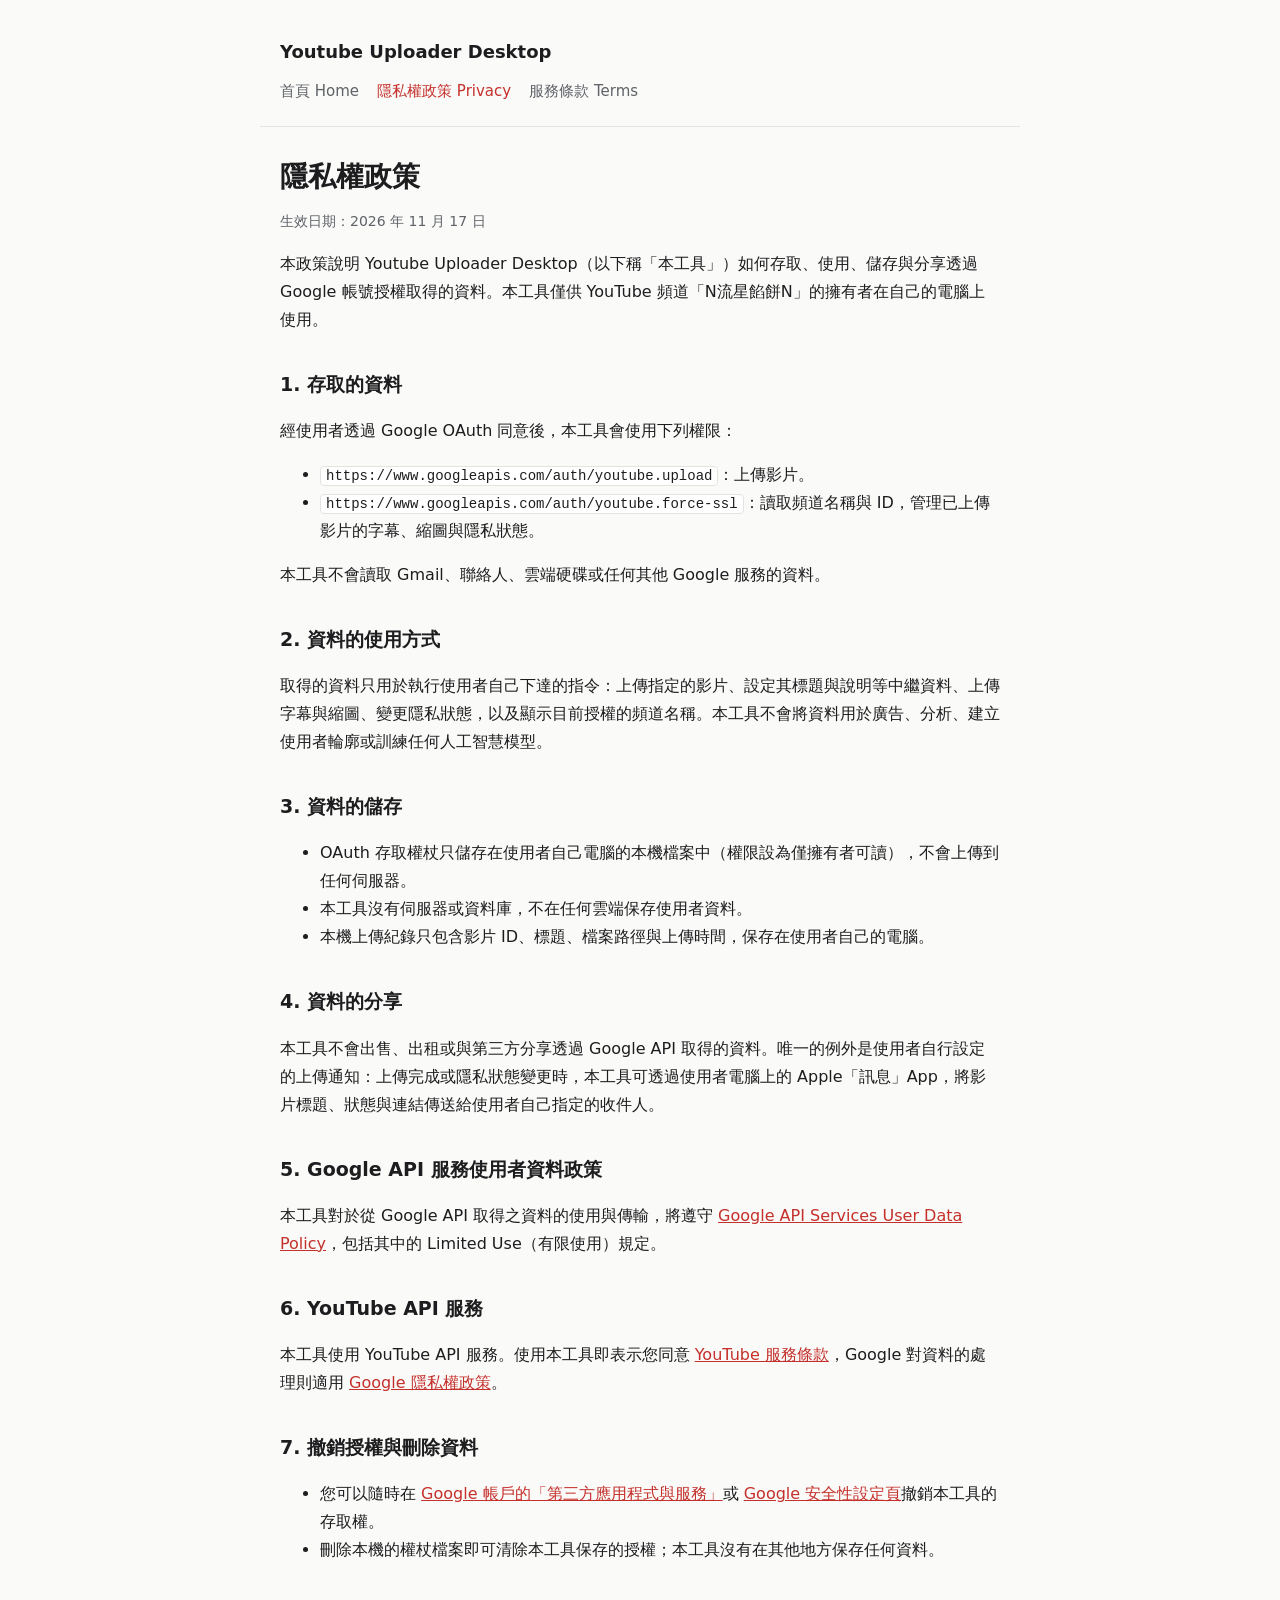
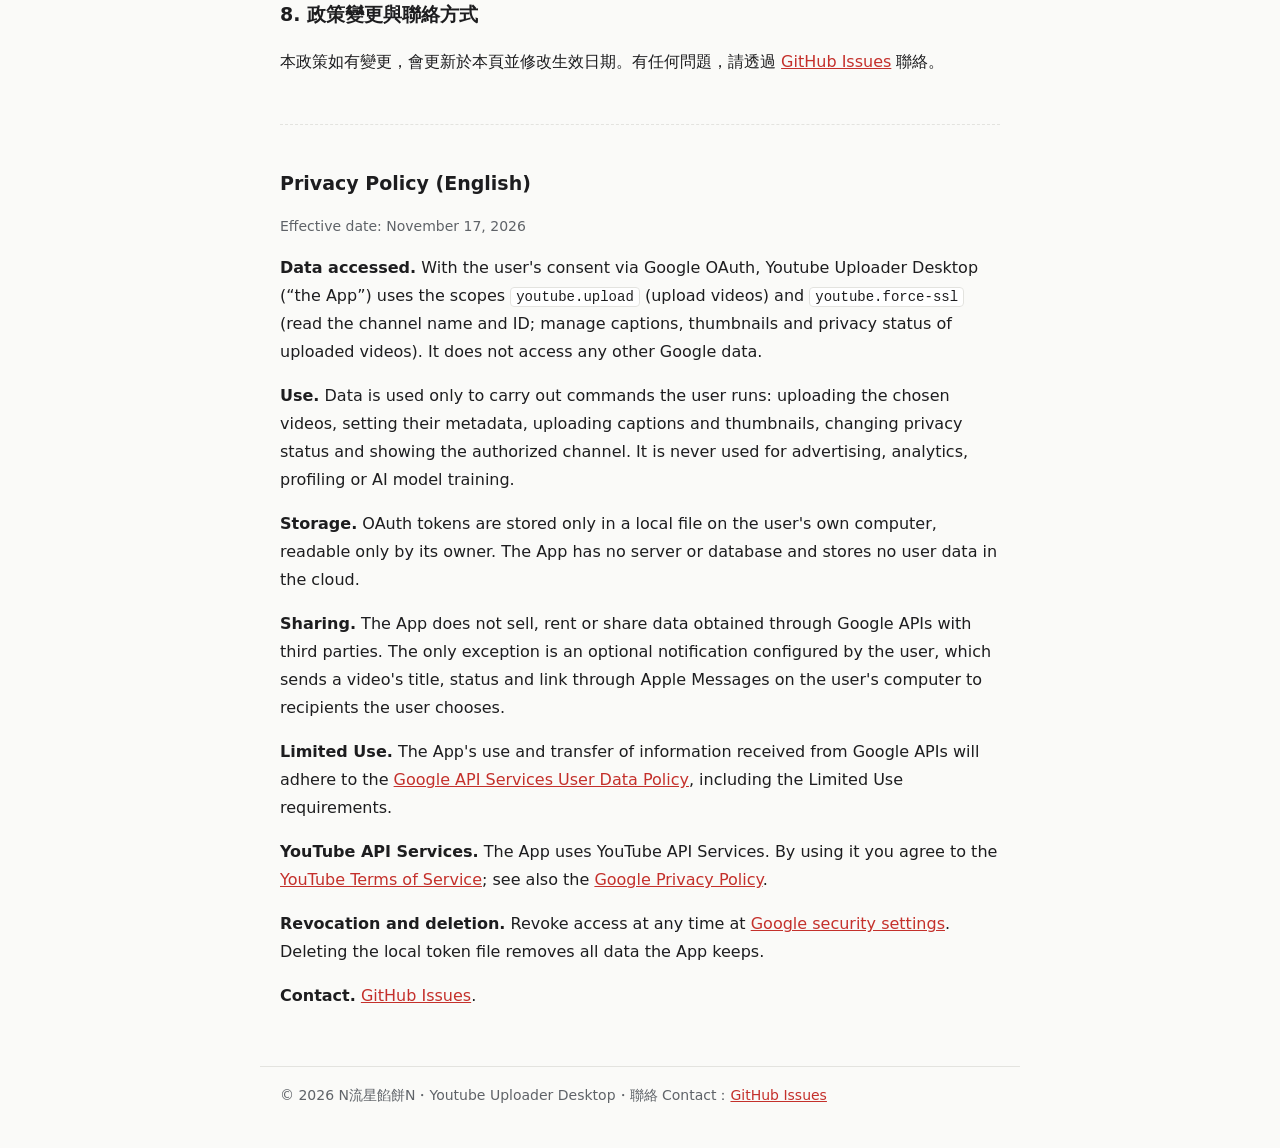
==== privacy.html @ c05c581f "Add homepage, privacy policy and terms for Youtube Uploader Desktop Co-Authored-By: Claude Opus 5.5 " ====
<!doctype html>
<html lang="zh-Hant">
<head>
<meta charset="utf-8">
<meta name="viewport" content="width=device-width,initial-scale=1">
<title>隱私權政策｜Youtube Uploader Desktop</title>
<link rel="stylesheet" href="style.css">
</head>
<body>
<header><a class="brand" href="./">Youtube Uploader Desktop</a><nav><a href="./">首頁 Home</a><a href="privacy.html" class="on">隱私權政策 Privacy</a><a href="terms.html">服務條款 Terms</a></nav></header>
<main>
<h1>隱私權政策</h1>
<p class="muted">生效日期：2026 年 11 月 17 日</p>
<p>本政策說明 Youtube Uploader Desktop（以下稱「本工具」）如何存取、使用、儲存與分享透過 Google 帳號授權取得的資料。本工具僅供 YouTube 頻道「N流星餡餅N」的擁有者在自己的電腦上使用。</p>
<h2>1. 存取的資料</h2>
<p>經使用者透過 Google OAuth 同意後，本工具會使用下列權限：</p>
<ul>
<li><code>https://www.googleapis.com/auth/youtube.upload</code>：上傳影片。</li>
<li><code>https://www.googleapis.com/auth/youtube.force-ssl</code>：讀取頻道名稱與 ID，管理已上傳影片的字幕、縮圖與隱私狀態。</li>
</ul>
<p>本工具不會讀取 Gmail、聯絡人、雲端硬碟或任何其他 Google 服務的資料。</p>
<h2>2. 資料的使用方式</h2>
<p>取得的資料只用於執行使用者自己下達的指令：上傳指定的影片、設定其標題與說明等中繼資料、上傳字幕與縮圖、變更隱私狀態，以及顯示目前授權的頻道名稱。本工具不會將資料用於廣告、分析、建立使用者輪廓或訓練任何人工智慧模型。</p>
<h2>3. 資料的儲存</h2>
<ul>
<li>OAuth 存取權杖只儲存在使用者自己電腦的本機檔案中（權限設為僅擁有者可讀），不會上傳到任何伺服器。</li>
<li>本工具沒有伺服器或資料庫，不在任何雲端保存使用者資料。</li>
<li>本機上傳紀錄只包含影片 ID、標題、檔案路徑與上傳時間，保存在使用者自己的電腦。</li>
</ul>
<h2>4. 資料的分享</h2>
<p>本工具不會出售、出租或與第三方分享透過 Google API 取得的資料。唯一的例外是使用者自行設定的上傳通知：上傳完成或隱私狀態變更時，本工具可透過使用者電腦上的 Apple「訊息」App，將影片標題、狀態與連結傳送給使用者自己指定的收件人。</p>
<h2>5. Google API 服務使用者資料政策</h2>
<p>本工具對於從 Google API 取得之資料的使用與傳輸，將遵守 <a href="https://developers.google.com/terms/api-services-user-data-policy">Google API Services User Data Policy</a>，包括其中的 Limited Use（有限使用）規定。</p>
<h2>6. YouTube API 服務</h2>
<p>本工具使用 YouTube API 服務。使用本工具即表示您同意 <a href="https://www.youtube.com/t/terms">YouTube 服務條款</a>，Google 對資料的處理則適用 <a href="https://policies.google.com/privacy">Google 隱私權政策</a>。</p>
<h2>7. 撤銷授權與刪除資料</h2>
<ul>
<li>您可以隨時在 <a href="https://myaccount.google.com/permissions">Google 帳戶的「第三方應用程式與服務」</a>或 <a href="https://security.google.com/settings/security/permissions">Google 安全性設定頁</a>撤銷本工具的存取權。</li>
<li>刪除本機的權杖檔案即可清除本工具保存的授權；本工具沒有在其他地方保存任何資料。</li>
</ul>
<h2>8. 政策變更與聯絡方式</h2>
<p>本政策如有變更，會更新於本頁並修改生效日期。有任何問題，請透過 <a href="https://github.com/pingshian0131/youtube-uploader/issues">GitHub Issues</a> 聯絡。</p>
<section class="en">
<h2>Privacy Policy (English)</h2>
<p class="muted">Effective date: November 17, 2026</p>
<p><strong>Data accessed.</strong> With the user&#39;s consent via Google OAuth, Youtube Uploader Desktop (&ldquo;the App&rdquo;) uses the scopes <code>youtube.upload</code> (upload videos) and <code>youtube.force-ssl</code> (read the channel name and ID; manage captions, thumbnails and privacy status of uploaded videos). It does not access any other Google data.</p>
<p><strong>Use.</strong> Data is used only to carry out commands the user runs: uploading the chosen videos, setting their metadata, uploading captions and thumbnails, changing privacy status and showing the authorized channel. It is never used for advertising, analytics, profiling or AI model training.</p>
<p><strong>Storage.</strong> OAuth tokens are stored only in a local file on the user&#39;s own computer, readable only by its owner. The App has no server or database and stores no user data in the cloud.</p>
<p><strong>Sharing.</strong> The App does not sell, rent or share data obtained through Google APIs with third parties. The only exception is an optional notification configured by the user, which sends a video&#39;s title, status and link through Apple Messages on the user&#39;s computer to recipients the user chooses.</p>
<p><strong>Limited Use.</strong> The App&#39;s use and transfer of information received from Google APIs will adhere to the <a href="https://developers.google.com/terms/api-services-user-data-policy">Google API Services User Data Policy</a>, including the Limited Use requirements.</p>
<p><strong>YouTube API Services.</strong> The App uses YouTube API Services. By using it you agree to the <a href="https://www.youtube.com/t/terms">YouTube Terms of Service</a>; see also the <a href="https://policies.google.com/privacy">Google Privacy Policy</a>.</p>
<p><strong>Revocation and deletion.</strong> Revoke access at any time at <a href="https://security.google.com/settings/security/permissions">Google security settings</a>. Deleting the local token file removes all data the App keeps.</p>
<p><strong>Contact.</strong> <a href="https://github.com/pingshian0131/youtube-uploader/issues">GitHub Issues</a>.</p>
</section>
</main>
<footer>© 2026 N流星餡餅N・Youtube Uploader Desktop・聯絡 Contact：<a href="https://github.com/pingshian0131/youtube-uploader/issues">GitHub Issues</a></footer>
</body>
</html>
---- style.css ----
:root{--bg:#fafaf8;--fg:#1d1d1f;--muted:#5f6368;--line:#e3e3df;--accent:#c4302b;--card:#fff}
@media (prefers-color-scheme:dark){:root{--bg:#151516;--fg:#ececec;--muted:#a0a0a6;--line:#2c2c2f;--accent:#ff6b63;--card:#1e1e20}}
*{box-sizing:border-box}
body{margin:0;background:var(--bg);color:var(--fg);font:16px/1.75 -apple-system,"PingFang TC","Noto Sans TC",system-ui,sans-serif}
header,main,footer{max-width:760px;margin:0 auto;padding:0 20px}
header{padding-top:36px;padding-bottom:8px;border-bottom:1px solid var(--line)}
header a.brand{font-weight:700;font-size:18px;color:var(--fg);text-decoration:none}
nav{margin:10px 0 14px;display:flex;gap:18px;flex-wrap:wrap;font-size:15px}
nav a{color:var(--muted);text-decoration:none}nav a.on,nav a:hover{color:var(--accent)}
h1{font-size:28px;line-height:1.3;margin:32px 0 6px}
h2{font-size:19px;margin:34px 0 8px}
p,li{color:var(--fg)}.muted{color:var(--muted);font-size:14px}
a{color:var(--accent)}
.card{background:var(--card);border:1px solid var(--line);border-radius:12px;padding:16px 20px;margin:18px 0}
.en{border-top:1px dashed var(--line);margin-top:48px;padding-top:8px}
footer{border-top:1px solid var(--line);margin-top:56px;padding-top:16px;padding-bottom:40px;font-size:14px;color:var(--muted)}
code{background:var(--card);border:1px solid var(--line);border-radius:4px;padding:1px 5px;font-size:14px}
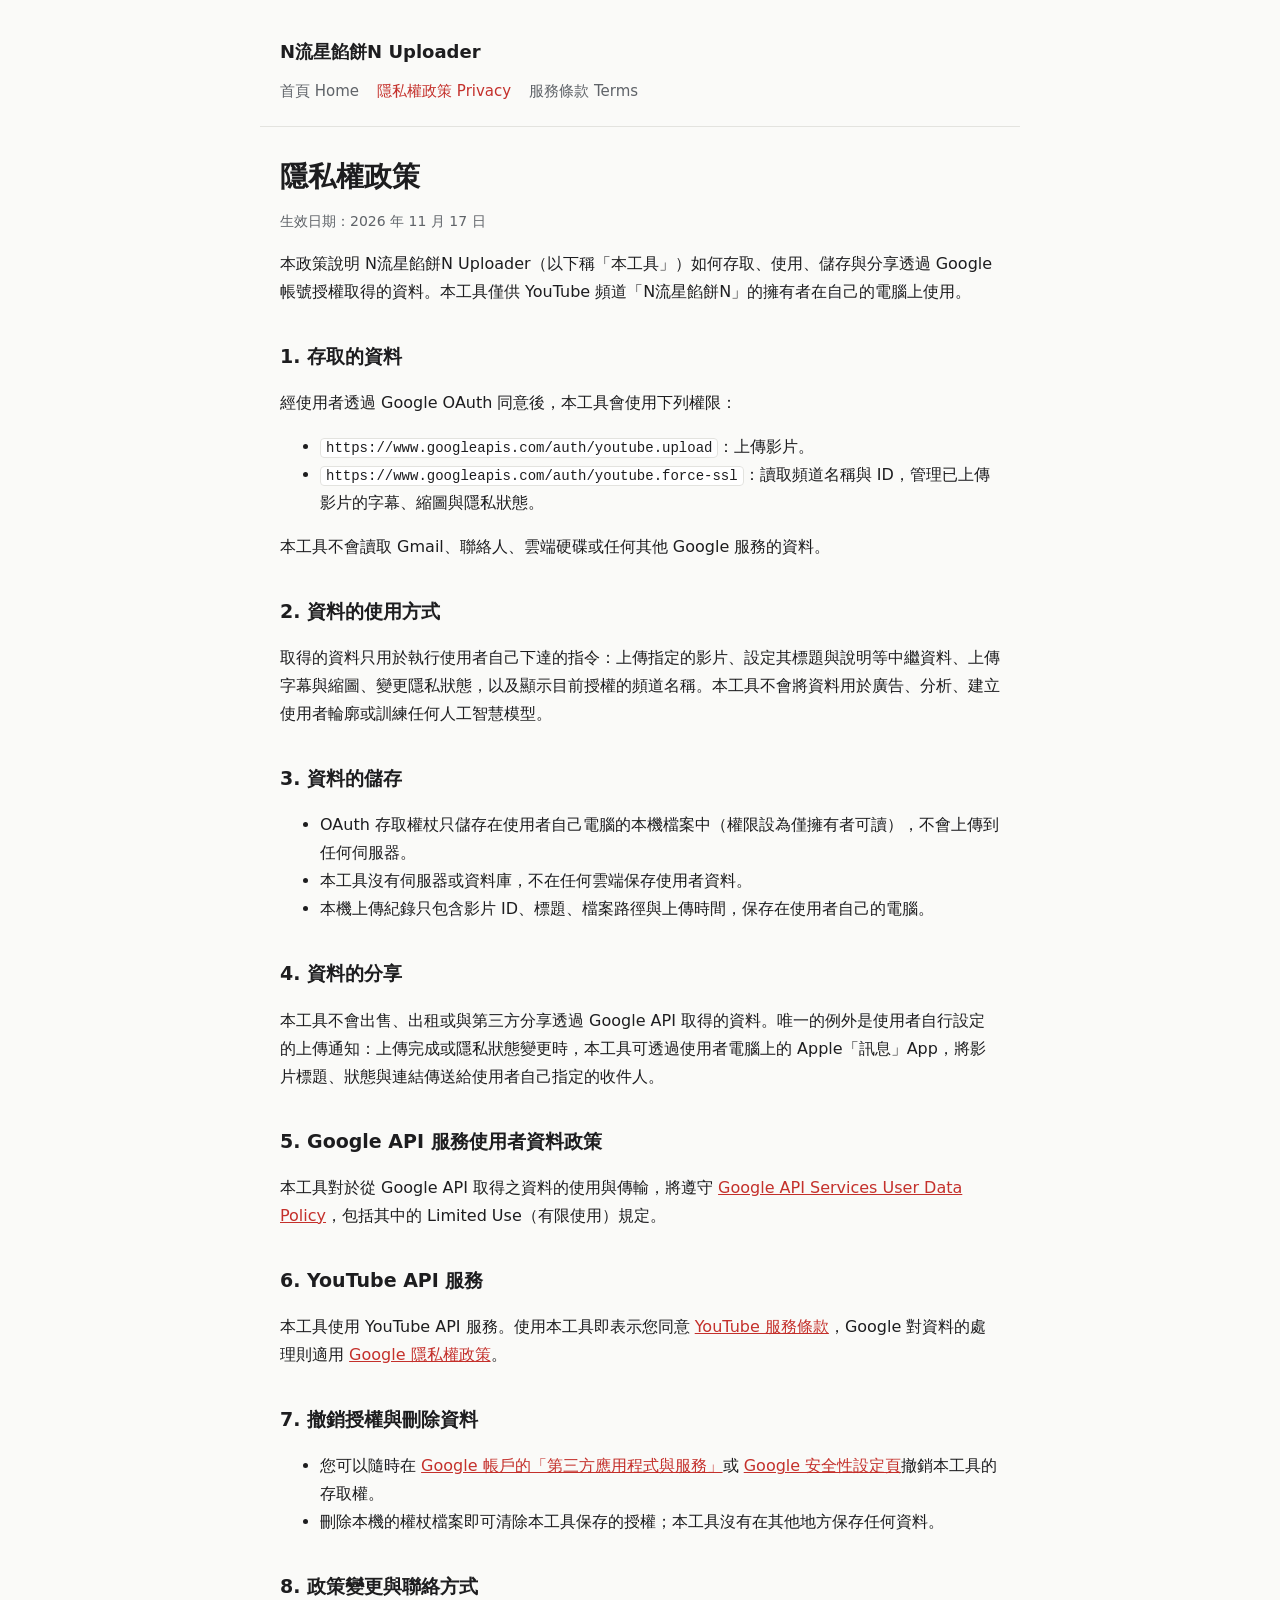
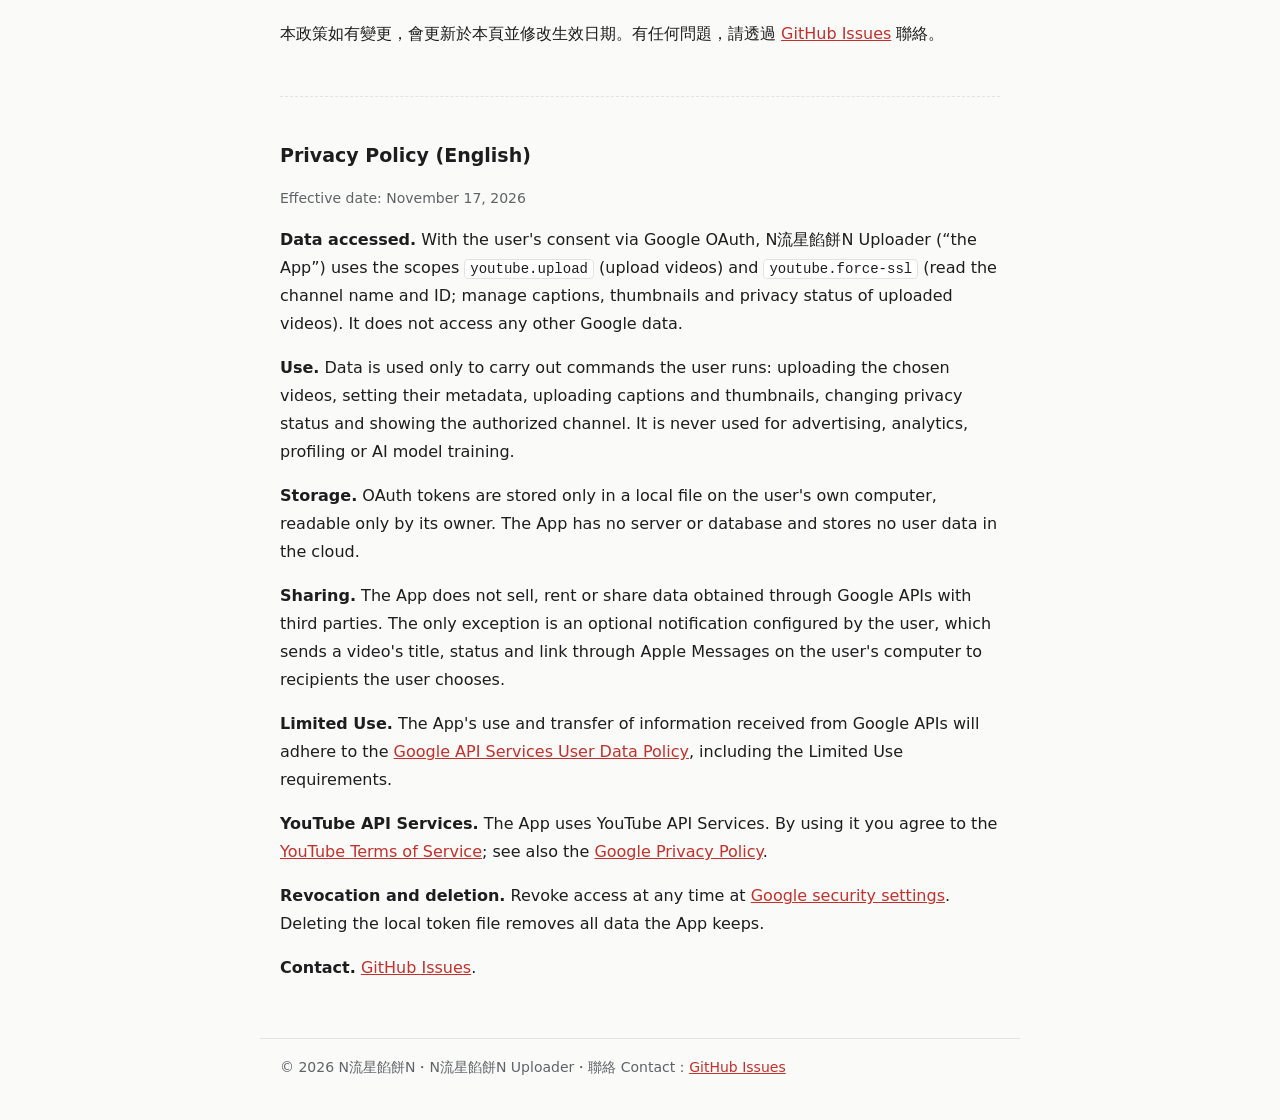
==== commit 973071bf: "Rename app to N流星餡餅N Uploader Co-Authored-By: Claude Opus 5.5 <noreply@anthropic.com> Claude-Session" ====
--- a/privacy.html
+++ b/privacy.html
@@ -3,15 +3,15 @@
 <head>
 <meta charset="utf-8">
 <meta name="viewport" content="width=device-width,initial-scale=1">
-<title>隱私權政策｜Youtube Uploader Desktop</title>
+<title>隱私權政策｜N流星餡餅N Uploader</title>
 <link rel="stylesheet" href="style.css">
 </head>
 <body>
-<header><a class="brand" href="./">Youtube Uploader Desktop</a><nav><a href="./">首頁 Home</a><a href="privacy.html" class="on">隱私權政策 Privacy</a><a href="terms.html">服務條款 Terms</a></nav></header>
+<header><a class="brand" href="./">N流星餡餅N Uploader</a><nav><a href="./">首頁 Home</a><a href="privacy.html" class="on">隱私權政策 Privacy</a><a href="terms.html">服務條款 Terms</a></nav></header>
 <main>
 <h1>隱私權政策</h1>
 <p class="muted">生效日期：2026 年 11 月 17 日</p>
-<p>本政策說明 Youtube Uploader Desktop（以下稱「本工具」）如何存取、使用、儲存與分享透過 Google 帳號授權取得的資料。本工具僅供 YouTube 頻道「N流星餡餅N」的擁有者在自己的電腦上使用。</p>
+<p>本政策說明 N流星餡餅N Uploader（以下稱「本工具」）如何存取、使用、儲存與分享透過 Google 帳號授權取得的資料。本工具僅供 YouTube 頻道「N流星餡餅N」的擁有者在自己的電腦上使用。</p>
 <h2>1. 存取的資料</h2>
 <p>經使用者透過 Google OAuth 同意後，本工具會使用下列權限：</p>
 <ul>
@@ -43,7 +43,7 @@
 <section class="en">
 <h2>Privacy Policy (English)</h2>
 <p class="muted">Effective date: November 17, 2026</p>
-<p><strong>Data accessed.</strong> With the user&#39;s consent via Google OAuth, Youtube Uploader Desktop (&ldquo;the App&rdquo;) uses the scopes <code>youtube.upload</code> (upload videos) and <code>youtube.force-ssl</code> (read the channel name and ID; manage captions, thumbnails and privacy status of uploaded videos). It does not access any other Google data.</p>
+<p><strong>Data accessed.</strong> With the user&#39;s consent via Google OAuth, N流星餡餅N Uploader (&ldquo;the App&rdquo;) uses the scopes <code>youtube.upload</code> (upload videos) and <code>youtube.force-ssl</code> (read the channel name and ID; manage captions, thumbnails and privacy status of uploaded videos). It does not access any other Google data.</p>
 <p><strong>Use.</strong> Data is used only to carry out commands the user runs: uploading the chosen videos, setting their metadata, uploading captions and thumbnails, changing privacy status and showing the authorized channel. It is never used for advertising, analytics, profiling or AI model training.</p>
 <p><strong>Storage.</strong> OAuth tokens are stored only in a local file on the user&#39;s own computer, readable only by its owner. The App has no server or database and stores no user data in the cloud.</p>
 <p><strong>Sharing.</strong> The App does not sell, rent or share data obtained through Google APIs with third parties. The only exception is an optional notification configured by the user, which sends a video&#39;s title, status and link through Apple Messages on the user&#39;s computer to recipients the user chooses.</p>
@@ -53,6 +53,6 @@
 <p><strong>Contact.</strong> <a href="https://github.com/pingshian0131/youtube-uploader/issues">GitHub Issues</a>.</p>
 </section>
 </main>
-<footer>© 2026 N流星餡餅N・Youtube Uploader Desktop・聯絡 Contact：<a href="https://github.com/pingshian0131/youtube-uploader/issues">GitHub Issues</a></footer>
+<footer>© 2026 N流星餡餅N・N流星餡餅N Uploader・聯絡 Contact：<a href="https://github.com/pingshian0131/youtube-uploader/issues">GitHub Issues</a></footer>
 </body>
 </html>
